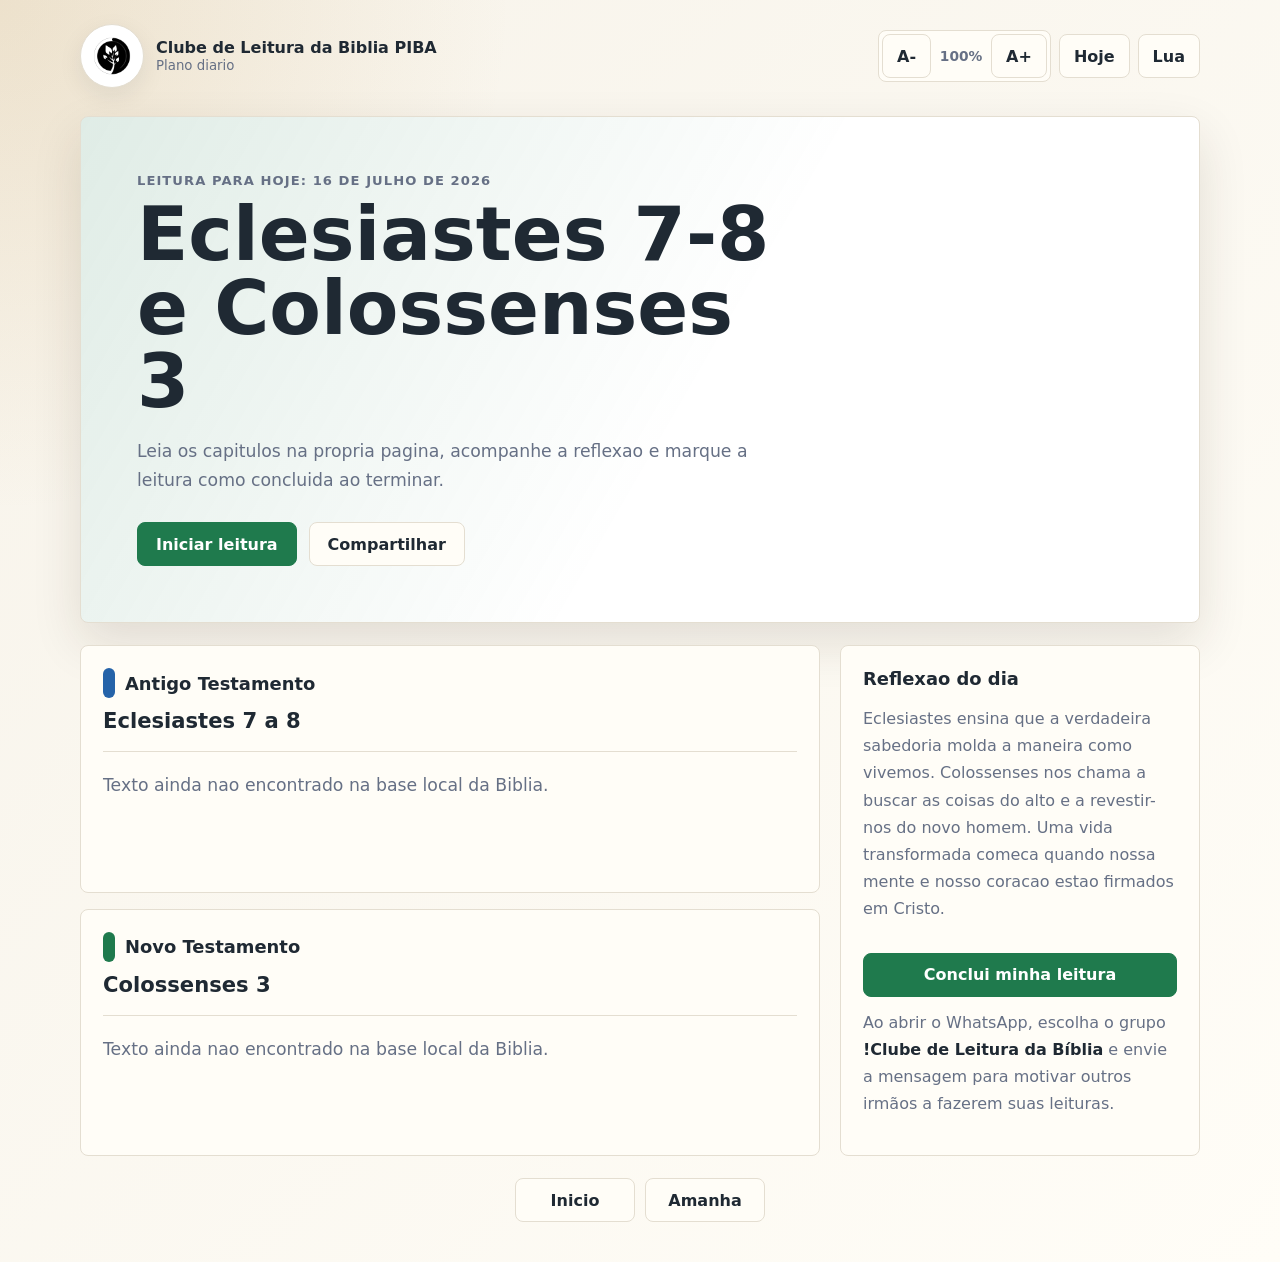
==== index.html @ b5d35c99 "Adicionar orientação para envio no WhatsApp" ====
<!doctype html>
<html lang="pt-BR">
  <head>
    <meta charset="utf-8">
    <meta name="viewport" content="width=device-width, initial-scale=1">
    <title>Clube de Leitura da Biblia PIBA</title>
    <meta name="description" content="Portal diario do Clube de Leitura da Biblia PIBA com texto biblico, reflexao, progresso e compartilhamento.">
    <link rel="stylesheet" href="style.css?v=20260716-2">
  </head>
  <body>
    <div class="app-shell">
      <header class="topbar">
        <a class="brand" href="./" aria-label="Voltar para a leitura de hoje">
          <span class="brand-mark">
            <img src="assets/logo-piba.png" alt="PIBA">
          </span>
          <span>
            <strong>Clube de Leitura da Biblia PIBA</strong>
            <small>Plano diario</small>
          </span>
        </a>
        <div class="toolbar">
          <div class="font-controls" aria-label="Tamanho do texto">
            <button class="icon-button font-button" id="decreaseFontButton" type="button" title="Diminuir texto" aria-label="Diminuir texto">A-</button>
            <span id="fontSizeLabel" aria-live="polite">100%</span>
            <button class="icon-button font-button" id="increaseFontButton" type="button" title="Aumentar texto" aria-label="Aumentar texto">A+</button>
          </div>
          <button class="icon-button" id="todayButton" type="button" title="Leitura de hoje" aria-label="Leitura de hoje">Hoje</button>
          <button class="icon-button" id="themeButton" type="button" title="Alternar tema" aria-label="Alternar tema">Lua</button>
        </div>
      </header>

      <main>
        <section class="hero" aria-labelledby="pageTitle">
          <div class="hero-content">
            <p class="eyebrow" id="dayLabel">Leitura para hoje</p>
            <h1 id="pageTitle">Carregando leitura...</h1>
            <p class="hero-copy" id="summaryText"></p>
            <div class="hero-actions">
              <a class="primary-action" id="startButton" href="#leituras">Iniciar leitura</a>
              <button class="secondary-action" id="shareButton" type="button">Compartilhar</button>
            </div>
          </div>
        </section>

        <section class="reading-layout" id="leituras">
          <div class="reading-main">
            <section class="band" id="oldTestamentBlock">
              <div class="section-heading">
                <span class="section-icon blue"></span>
                <h2>Antigo Testamento</h2>
              </div>
              <p class="reference" id="oldReference"></p>
              <div class="scripture-text" id="oldText"></div>
            </section>

            <section class="band" id="wisdomBlock">
              <div class="section-heading">
                <span class="section-icon amber"></span>
                <h2>Salmos / Proverbios</h2>
              </div>
              <p class="reference" id="wisdomReference"></p>
              <div class="scripture-text" id="wisdomText"></div>
            </section>

            <section class="band" id="newTestamentBlock">
              <div class="section-heading">
                <span class="section-icon green"></span>
                <h2>Novo Testamento</h2>
              </div>
              <p class="reference" id="newReference"></p>
              <div class="scripture-text" id="newText"></div>
            </section>
          </div>

          <aside class="reflection">
            <h2>Reflexao do dia</h2>
            <p id="reflectionText"></p>
            <button class="done-button" id="doneButton" type="button">Conclui minha leitura</button>
            <p class="whatsapp-help">Ao abrir o WhatsApp, escolha o grupo <strong>!Clube de Leitura da Bíblia</strong> e envie a mensagem para motivar outros irmãos a fazerem suas leituras.</p>
            <p class="done-note" id="doneNote" aria-live="polite"></p>
          </aside>
        </section>

        <nav class="day-nav" aria-label="Navegar entre leituras">
          <a id="previousLink" href="#">Ontem</a>
          <a id="homeLink" href="./">Inicio</a>
          <a id="nextLink" href="#">Amanha</a>
        </nav>
      </main>
    </div>

    <script src="data/leituras.js"></script>
    <script src="data/biblia-nvi.js"></script>
    <script src="app.js?v=20260716-3"></script>
  </body>
</html>
---- style.css ----
:root {
  color-scheme: light;
  --bg: #f7f3ea;
  --surface: #fffdf7;
  --surface-strong: #ffffff;
  --text: #1f2933;
  --muted: #667085;
  --line: #e4ded1;
  --gold: #b7842f;
  --green: #1f7a4d;
  --green-dark: #155c3a;
  --blue: #2563a9;
  --amber: #c27a1a;
  --shadow: 0 20px 50px rgba(47, 35, 18, .12);
  --reader-scale: 1;
}

[data-theme="dark"] {
  color-scheme: dark;
  --bg: #111417;
  --surface: #191f23;
  --surface-strong: #20272d;
  --text: #f4efe4;
  --muted: #bac2c9;
  --line: #313a41;
  --gold: #d7a94f;
  --green: #4fb477;
  --green-dark: #79d397;
  --blue: #76a9e8;
  --amber: #e4aa4f;
  --shadow: 0 20px 50px rgba(0, 0, 0, .28);
}

* {
  box-sizing: border-box;
}

body {
  margin: 0;
  min-height: 100vh;
  background:
    radial-gradient(circle at top left, rgba(183, 132, 47, .16), transparent 32rem),
    linear-gradient(135deg, var(--bg), var(--surface));
  color: var(--text);
  font-family: Inter, ui-sans-serif, system-ui, -apple-system, BlinkMacSystemFont, "Segoe UI", sans-serif;
}

a {
  color: inherit;
}

button,
a {
  -webkit-tap-highlight-color: transparent;
}

.app-shell {
  width: min(1120px, calc(100% - 32px));
  margin: 0 auto;
  padding: 24px 0 40px;
}

.topbar,
.toolbar,
.brand,
.hero,
.section-heading,
.hero-actions,
.day-nav {
  display: flex;
  align-items: center;
}

.topbar {
  justify-content: space-between;
  gap: 16px;
  margin-bottom: 28px;
}

.brand {
  gap: 12px;
  text-decoration: none;
}

.brand-mark {
  display: grid;
  width: 64px;
  height: 64px;
  place-items: center;
  overflow: hidden;
  background: #ffffff;
  border: 1px solid var(--line);
  border-radius: 50%;
  box-shadow: 0 8px 24px rgba(31, 41, 51, .08);
}

.brand-mark img {
  display: block;
  width: 84%;
  height: 84%;
  object-fit: contain;
}

.brand strong,
.brand small {
  display: block;
}

.brand strong {
  max-width: min(52vw, 360px);
  line-height: 1.15;
}

.brand small,
.eyebrow,
.done-note {
  color: var(--muted);
}

.toolbar {
  flex-wrap: wrap;
  justify-content: flex-end;
  gap: 8px;
}

.font-controls {
  display: inline-flex;
  align-items: center;
  gap: 6px;
  padding: 3px;
  background: var(--surface);
  border: 1px solid var(--line);
  border-radius: 8px;
}

.font-controls span {
  min-width: 48px;
  color: var(--muted);
  font-size: .86rem;
  font-weight: 800;
  text-align: center;
}

.font-button {
  min-width: 46px;
  border-color: transparent;
  touch-action: manipulation;
}

.font-button:disabled {
  cursor: not-allowed;
  opacity: .45;
}

.icon-button,
.secondary-action,
.done-button,
.day-nav a,
.primary-action {
  min-height: 44px;
  border-radius: 8px;
  border: 1px solid var(--line);
  font: inherit;
  font-weight: 700;
  text-decoration: none;
  cursor: pointer;
}

.icon-button,
.secondary-action,
.day-nav a {
  background: var(--surface);
  color: var(--text);
  padding: 0 14px;
}

.hero {
  display: block;
  min-height: 360px;
  padding: clamp(28px, 5vw, 56px);
  background:
    linear-gradient(120deg, rgba(31, 122, 77, .14), transparent 55%),
    var(--surface-strong);
  border: 1px solid var(--line);
  border-radius: 8px;
  box-shadow: var(--shadow);
}

.hero-content {
  max-width: 660px;
}

.eyebrow {
  margin: 0 0 10px;
  text-transform: uppercase;
  font-size: .82rem;
  font-weight: 800;
  letter-spacing: .08em;
}

h1 {
  margin: 0;
  font-size: clamp(2.2rem, 6vw, 4.7rem);
  line-height: .98;
  letter-spacing: 0;
}

.hero-copy {
  max-width: 56ch;
  margin: 18px 0 0;
  color: var(--muted);
  font-size: 1.08rem;
  line-height: 1.65;
}

.hero-actions {
  flex-wrap: wrap;
  gap: 12px;
  margin-top: 28px;
}

.primary-action,
.secondary-action,
.done-button {
  display: inline-flex;
  align-items: center;
  justify-content: center;
  padding: 0 18px;
}

.primary-action,
.done-button {
  background: var(--green);
  border-color: var(--green);
  color: #fff;
}

.reflection,
.band {
  border: 1px solid var(--line);
  border-radius: 8px;
  background: var(--surface);
}

.reading-layout {
  display: grid;
  grid-template-columns: minmax(0, 1fr) minmax(280px, 360px);
  gap: 20px;
  margin-top: 22px;
}

.reading-main {
  display: grid;
  gap: 16px;
}

.band,
.reflection {
  padding: 22px;
}

.section-heading {
  gap: 10px;
}

h2 {
  margin: 0;
  font-size: 1.12rem;
}

.section-icon {
  width: 12px;
  height: 30px;
  border-radius: 999px;
}

.blue {
  background: var(--blue);
}

.amber {
  background: var(--amber);
}

.green {
  background: var(--green);
}

.reference {
  margin: 10px 0 16px;
  font-size: 1.32rem;
  font-weight: 800;
}

.scripture-text {
  display: grid;
  gap: 18px;
  margin-top: 18px;
  padding-top: 18px;
  border-top: 1px solid var(--line);
}

.scripture-chapter {
  display: grid;
  gap: 10px;
}

.scripture-chapter h3 {
  margin: 0 0 4px;
  color: var(--gold);
  font-size: calc(1rem * var(--reader-scale));
}

[data-font-scale="90"] .scripture-chapter h3 {
  font-size: .9rem;
}

[data-font-scale="100"] .scripture-chapter h3 {
  font-size: 1rem;
}

[data-font-scale="110"] .scripture-chapter h3 {
  font-size: 1.1rem;
}

[data-font-scale="120"] .scripture-chapter h3 {
  font-size: 1.2rem;
}

[data-font-scale="130"] .scripture-chapter h3 {
  font-size: 1.3rem;
}

[data-font-scale="140"] .scripture-chapter h3 {
  font-size: 1.4rem;
}

[data-font-scale="150"] .scripture-chapter h3 {
  font-size: 1.5rem;
}

.scripture-text p {
  margin: 0;
  color: var(--text);
  font-family: Georgia, "Times New Roman", serif;
  font-size: calc(1.08rem * var(--reader-scale));
  line-height: 1.78;
}

[data-font-scale="90"] .scripture-text p {
  font-size: .97rem;
}

[data-font-scale="100"] .scripture-text p {
  font-size: 1.08rem;
}

[data-font-scale="110"] .scripture-text p {
  font-size: 1.19rem;
}

[data-font-scale="120"] .scripture-text p {
  font-size: 1.3rem;
}

[data-font-scale="130"] .scripture-text p {
  font-size: 1.4rem;
}

[data-font-scale="140"] .scripture-text p {
  font-size: 1.51rem;
}

[data-font-scale="150"] .scripture-text p {
  font-size: 1.62rem;
}

.scripture-text sup {
  color: var(--gold);
  font-family: Inter, ui-sans-serif, system-ui, -apple-system, BlinkMacSystemFont, "Segoe UI", sans-serif;
  font-size: .72rem;
  font-weight: 800;
}

.scripture-text .scripture-empty {
  color: var(--muted);
  font-family: inherit;
  font-size: calc(.98rem * var(--reader-scale));
}

.reflection {
  position: sticky;
  top: 18px;
  align-self: start;
}

.reflection p {
  color: var(--muted);
  font-size: calc(1rem * var(--reader-scale));
  line-height: 1.7;
}

[data-font-scale="90"] .reflection p {
  font-size: .9rem;
}

[data-font-scale="100"] .reflection p {
  font-size: 1rem;
}

[data-font-scale="110"] .reflection p {
  font-size: 1.1rem;
}

[data-font-scale="120"] .reflection p {
  font-size: 1.2rem;
}

[data-font-scale="130"] .reflection p {
  font-size: 1.3rem;
}

[data-font-scale="140"] .reflection p {
  font-size: 1.4rem;
}

[data-font-scale="150"] .reflection p {
  font-size: 1.5rem;
}

.done-button {
  width: 100%;
  margin-top: 14px;
}

.whatsapp-help {
  margin: 12px 0 0;
  color: var(--muted);
  font-size: .92rem;
  line-height: 1.5;
}

.whatsapp-help strong {
  color: var(--text);
}

.done-button.is-done {
  background: var(--gold);
  border-color: var(--gold);
}

.day-nav {
  justify-content: center;
  flex-wrap: wrap;
  gap: 10px;
  margin-top: 22px;
}

.day-nav a {
  display: inline-flex;
  align-items: center;
  justify-content: center;
  min-width: 120px;
  padding: 0 16px;
}

[hidden] {
  display: none !important;
}

@media (max-width: 820px) {
  .app-shell {
    width: min(100% - 20px, 680px);
    padding-top: 14px;
  }

  .topbar {
    align-items: flex-start;
    flex-wrap: wrap;
  }

  .hero,
  .reading-layout {
    grid-template-columns: 1fr;
  }

  .hero {
    display: grid;
    min-height: auto;
    padding: 26px;
  }

  .reading-layout {
    display: grid;
  }

  .reflection {
    position: static;
  }
}

@media (max-width: 480px) {
  .brand {
    gap: 8px;
  }

  .brand-mark {
    width: 52px;
    height: 52px;
  }

  .brand strong {
    max-width: 180px;
    font-size: .92rem;
  }

  .brand small {
    font-size: .78rem;
  }

  .icon-button {
    padding: 0 10px;
  }

  .toolbar {
    width: 100%;
    justify-content: flex-start;
  }

  .font-controls {
    order: 3;
    width: 100%;
    justify-content: space-between;
  }

  .font-button {
    flex: 1;
  }

  h1 {
    font-size: 2.25rem;
  }

  .reference {
    font-size: 1.12rem;
  }
}
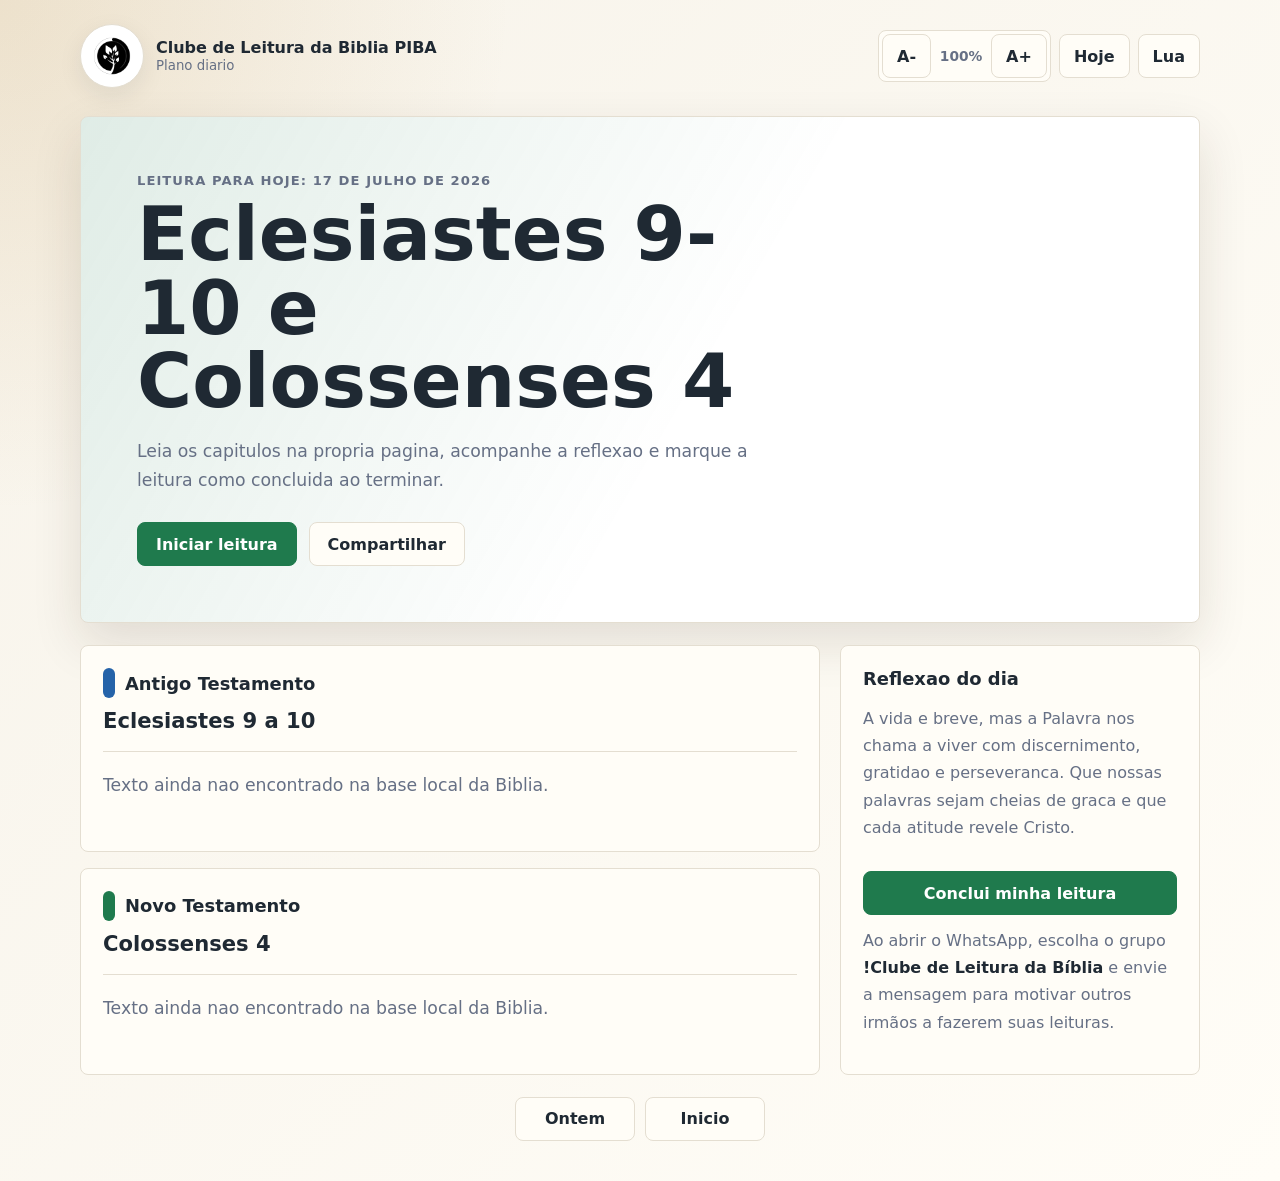
==== commit 1c67b949: "Bloquear acesso a leituras futuras" ====
--- a/index.html
+++ b/index.html
@@ -92,6 +92,6 @@
 
     <script src="data/leituras.js"></script>
     <script src="data/biblia-nvi.js"></script>
-    <script src="app.js?v=20260716-3"></script>
+    <script src="app.js?v=20260716-4"></script>
   </body>
 </html>
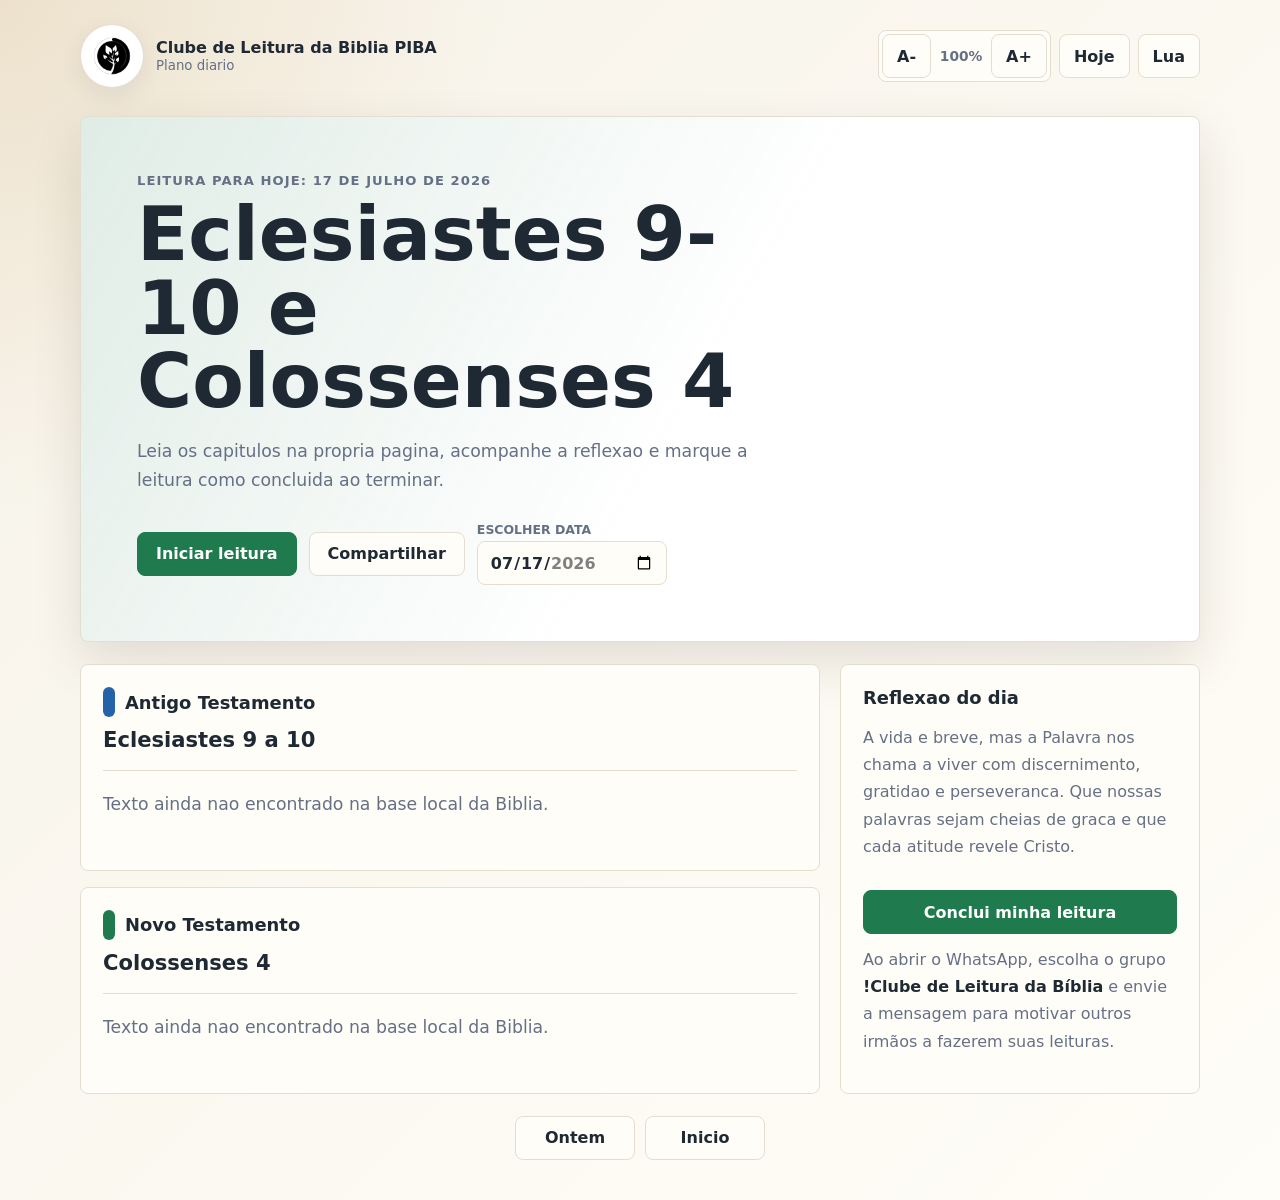
==== commit e1166c48: "Adicionar calendário para leituras anteriores" ====
--- a/index.html
+++ b/index.html
@@ -39,6 +39,10 @@
             <div class="hero-actions">
               <a class="primary-action" id="startButton" href="#leituras">Iniciar leitura</a>
               <button class="secondary-action" id="shareButton" type="button">Compartilhar</button>
+              <label class="date-picker">
+                <span>Escolher data</span>
+                <input id="readingDatePicker" type="date" aria-label="Escolher data da leitura">
+              </label>
             </div>
           </div>
         </section>
@@ -92,6 +96,6 @@
 
     <script src="data/leituras.js"></script>
     <script src="data/biblia-nvi.js"></script>
-    <script src="app.js?v=20260716-4"></script>
+    <script src="app.js?v=20260716-5"></script>
   </body>
 </html>
--- a/style.css
+++ b/style.css
@@ -228,6 +228,31 @@
   padding: 0 18px;
 }
 
+.date-picker {
+  display: inline-grid;
+  gap: 4px;
+  min-width: 190px;
+}
+
+.date-picker span {
+  color: var(--muted);
+  font-size: .78rem;
+  font-weight: 800;
+  text-transform: uppercase;
+}
+
+.date-picker input {
+  min-height: 44px;
+  width: 100%;
+  padding: 0 12px;
+  background: var(--surface);
+  color: var(--text);
+  border: 1px solid var(--line);
+  border-radius: 8px;
+  font: inherit;
+  font-weight: 700;
+}
+
 .primary-action,
 .done-button {
   background: var(--green);
@@ -537,6 +562,10 @@
     flex: 1;
   }
 
+  .date-picker {
+    width: 100%;
+  }
+
   h1 {
     font-size: 2.25rem;
   }
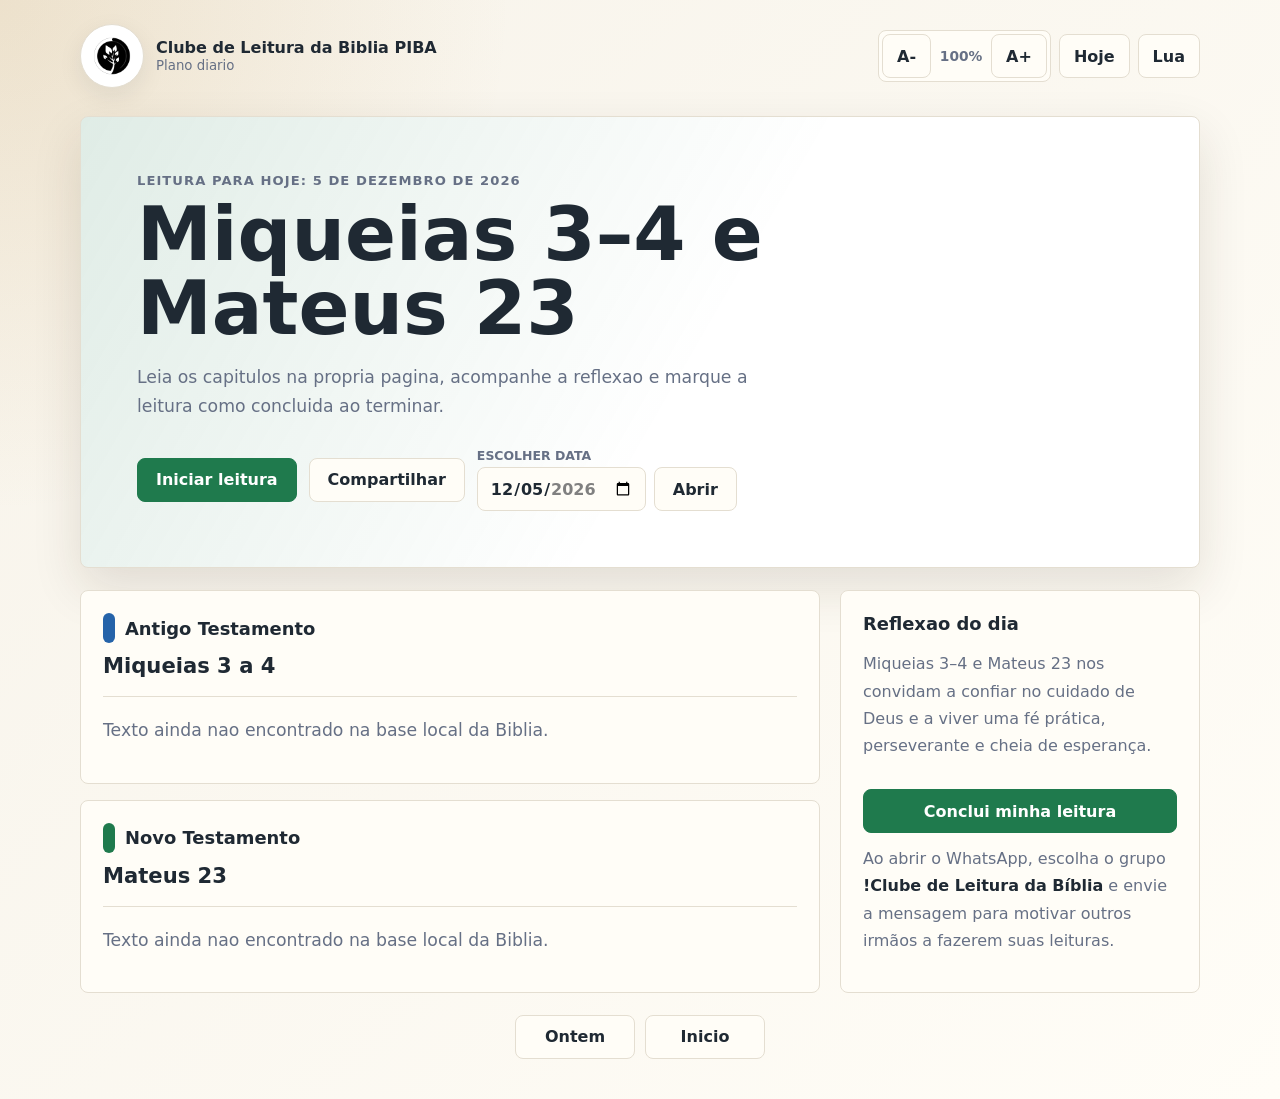
==== commit 8255a475: "Mover reflexao para antes da leitura" ====
--- a/index.html
+++ b/index.html
@@ -5,7 +5,7 @@
     <meta name="viewport" content="width=device-width, initial-scale=1">
     <title>Clube de Leitura da Biblia PIBA</title>
     <meta name="description" content="Portal diario do Clube de Leitura da Biblia PIBA com texto biblico, reflexao, progresso e compartilhamento.">
-    <link rel="stylesheet" href="style.css?v=20260716-2">
+    <link rel="stylesheet" href="style.css?v=20260716-3">
   </head>
   <body>
     <div class="app-shell">
@@ -39,10 +39,13 @@
             <div class="hero-actions">
               <a class="primary-action" id="startButton" href="#leituras">Iniciar leitura</a>
               <button class="secondary-action" id="shareButton" type="button">Compartilhar</button>
-              <label class="date-picker">
-                <span>Escolher data</span>
-                <input id="readingDatePicker" type="date" aria-label="Escolher data da leitura">
-              </label>
+              <div class="date-picker">
+                <label for="readingDatePicker">Escolher data</label>
+                <span class="date-picker-row">
+                  <input id="readingDatePicker" type="date" aria-label="Escolher data da leitura">
+                  <button class="secondary-action date-picker-button" id="openDateButton" type="button">Abrir</button>
+                </span>
+              </div>
             </div>
           </div>
         </section>
@@ -94,8 +97,8 @@
       </main>
     </div>
 
-    <script src="data/leituras.js"></script>
+    <script src="data/leituras.js?v=20260716-8"></script>
     <script src="data/biblia-nvi.js"></script>
-    <script src="app.js?v=20260716-5"></script>
+    <script src="app.js?v=20260716-9"></script>
   </body>
 </html>
--- a/style.css
+++ b/style.css
@@ -231,14 +231,21 @@
 .date-picker {
   display: inline-grid;
   gap: 4px;
-  min-width: 190px;
-}
-
-.date-picker span {
+  min-width: 260px;
+}
+
+.date-picker > label {
   color: var(--muted);
   font-size: .78rem;
   font-weight: 800;
   text-transform: uppercase;
+}
+
+.date-picker-row {
+  display: grid;
+  grid-template-columns: minmax(0, 1fr) auto;
+  gap: 8px;
+  align-items: center;
 }
 
 .date-picker input {
@@ -253,6 +260,10 @@
   font-weight: 700;
 }
 
+.date-picker-button {
+  min-width: 72px;
+}
+
 .primary-action,
 .done-button {
   background: var(--green);
@@ -566,6 +577,14 @@
     width: 100%;
   }
 
+  .date-picker-row {
+    grid-template-columns: 1fr;
+  }
+
+  .date-picker-button {
+    width: 100%;
+  }
+
   h1 {
     font-size: 2.25rem;
   }
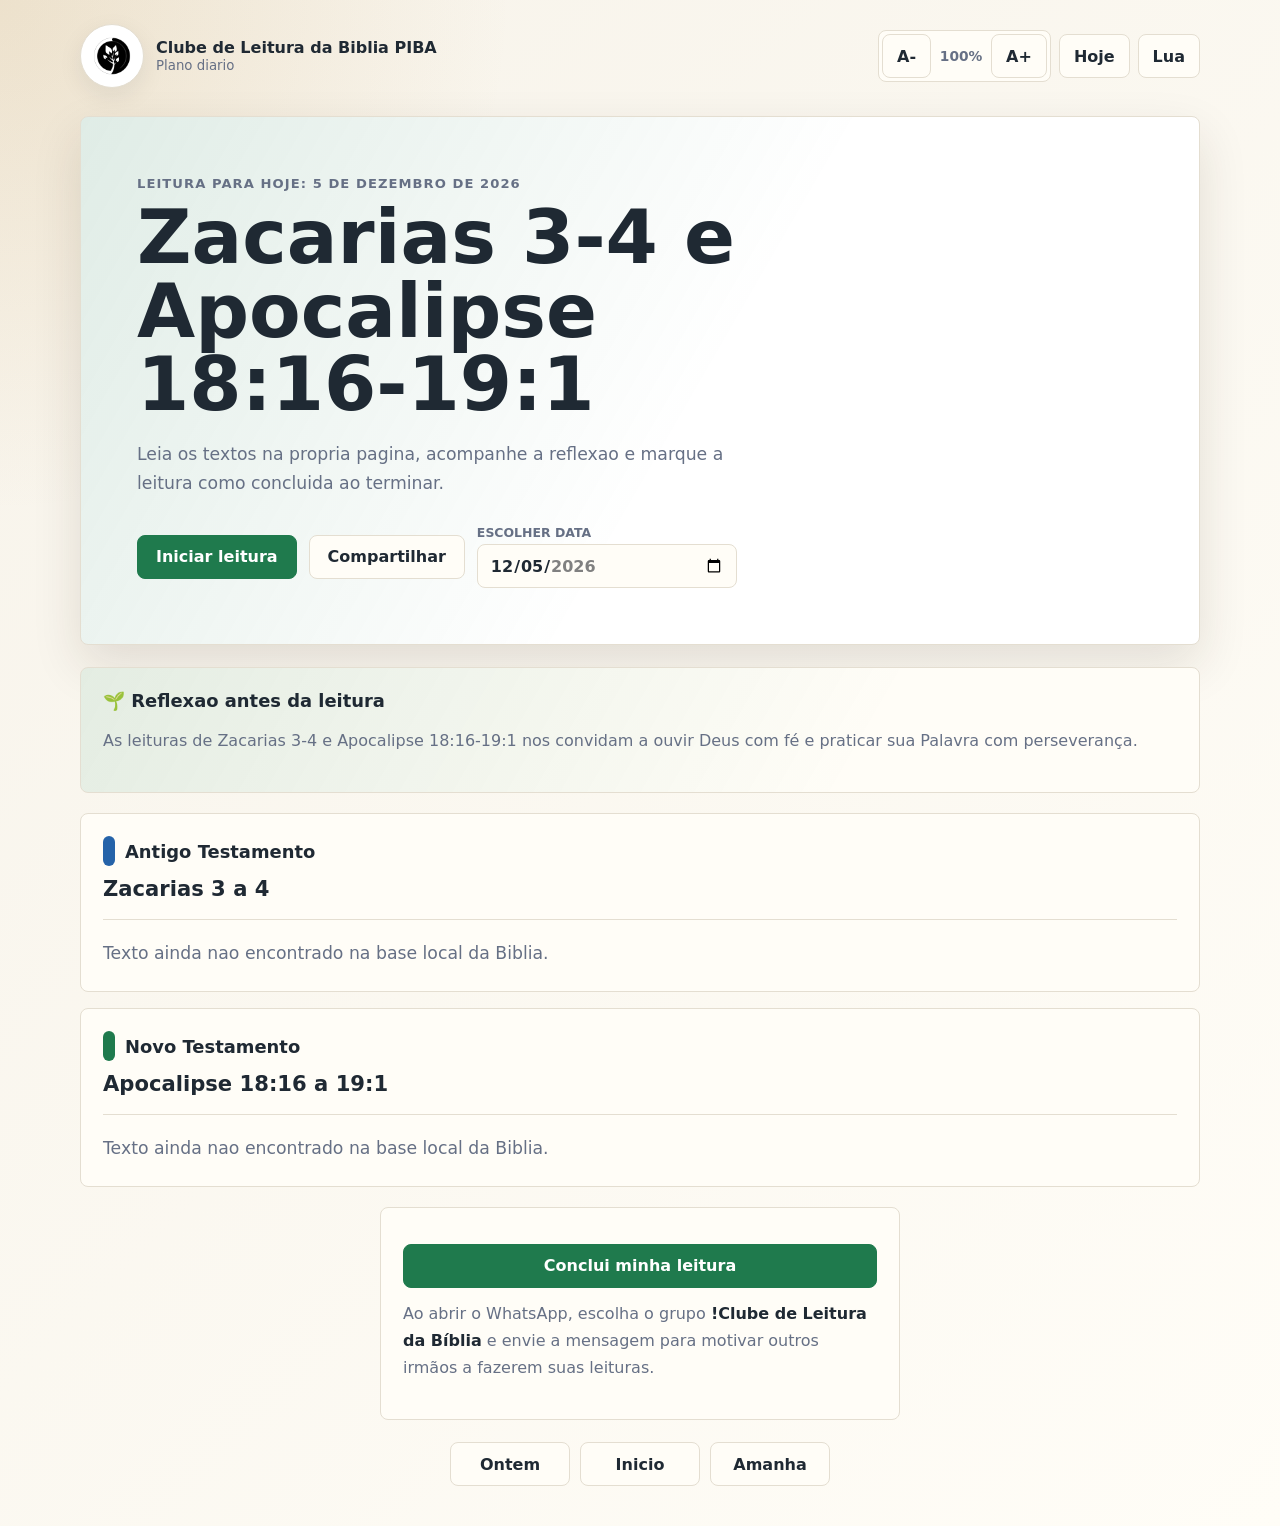
==== commit 4f16af05: "Remover botao abrir e liberar datas futuras" ====
--- a/index.html
+++ b/index.html
@@ -5,7 +5,7 @@
     <meta name="viewport" content="width=device-width, initial-scale=1">
     <title>Clube de Leitura da Biblia PIBA</title>
     <meta name="description" content="Portal diario do Clube de Leitura da Biblia PIBA com texto biblico, reflexao, progresso e compartilhamento.">
-    <link rel="stylesheet" href="style.css?v=20260716-3">
+    <link rel="stylesheet" href="style.css?v=20260717-1">
   </head>
   <body>
     <div class="app-shell">
@@ -33,7 +33,7 @@
       <main>
         <section class="hero" aria-labelledby="pageTitle">
           <div class="hero-content">
-            <p class="eyebrow" id="dayLabel">Leitura para hoje</p>
+            <a class="eyebrow today-reading-link" id="dayLabel" href="./">Leitura para hoje</a>
             <h1 id="pageTitle">Carregando leitura...</h1>
             <p class="hero-copy" id="summaryText"></p>
             <div class="hero-actions">
@@ -43,7 +43,6 @@
                 <label for="readingDatePicker">Escolher data</label>
                 <span class="date-picker-row">
                   <input id="readingDatePicker" type="date" aria-label="Escolher data da leitura">
-                  <button class="secondary-action date-picker-button" id="openDateButton" type="button">Abrir</button>
                 </span>
               </div>
             </div>
@@ -51,6 +50,11 @@
         </section>
 
         <section class="reading-layout" id="leituras">
+          <section class="reflection reflection-intro" aria-labelledby="reflectionTitle">
+            <h2 id="reflectionTitle">🌱 Reflexao antes da leitura</h2>
+            <p id="reflectionText"></p>
+          </section>
+
           <div class="reading-main">
             <section class="band" id="oldTestamentBlock">
               <div class="section-heading">
@@ -80,9 +84,7 @@
             </section>
           </div>
 
-          <aside class="reflection">
-            <h2>Reflexao do dia</h2>
-            <p id="reflectionText"></p>
+          <aside class="reflection completion-panel">
             <button class="done-button" id="doneButton" type="button">Conclui minha leitura</button>
             <p class="whatsapp-help">Ao abrir o WhatsApp, escolha o grupo <strong>!Clube de Leitura da Bíblia</strong> e envie a mensagem para motivar outros irmãos a fazerem suas leituras.</p>
             <p class="done-note" id="doneNote" aria-live="polite"></p>
@@ -97,8 +99,8 @@
       </main>
     </div>
 
-    <script src="data/leituras.js?v=20260716-8"></script>
+    <script src="data/leituras.js?v=20260717-1"></script>
     <script src="data/biblia-nvi.js"></script>
-    <script src="app.js?v=20260716-9"></script>
+    <script src="app.js?v=20260717-2"></script>
   </body>
 </html>
--- a/style.css
+++ b/style.css
@@ -191,11 +191,23 @@
 }
 
 .eyebrow {
+  display: inline-flex;
   margin: 0 0 10px;
   text-transform: uppercase;
   font-size: .82rem;
   font-weight: 800;
   letter-spacing: .08em;
+}
+
+.today-reading-link {
+  text-decoration: none;
+}
+
+.today-reading-link:hover,
+.today-reading-link:focus-visible {
+  color: var(--green);
+  text-decoration: underline;
+  text-underline-offset: 4px;
 }
 
 h1 {
@@ -243,7 +255,7 @@
 
 .date-picker-row {
   display: grid;
-  grid-template-columns: minmax(0, 1fr) auto;
+  grid-template-columns: minmax(0, 1fr);
   gap: 8px;
   align-items: center;
 }
@@ -260,10 +272,6 @@
   font-weight: 700;
 }
 
-.date-picker-button {
-  min-width: 72px;
-}
-
 .primary-action,
 .done-button {
   background: var(--green);
@@ -280,7 +288,7 @@
 
 .reading-layout {
   display: grid;
-  grid-template-columns: minmax(0, 1fr) minmax(280px, 360px);
+  grid-template-columns: 1fr;
   gap: 20px;
   margin-top: 22px;
 }
@@ -425,9 +433,19 @@
 }
 
 .reflection {
-  position: sticky;
-  top: 18px;
   align-self: start;
+}
+
+.reflection-intro {
+  background:
+    linear-gradient(120deg, rgba(31, 122, 77, .12), transparent 70%),
+    var(--surface);
+}
+
+.completion-panel {
+  max-width: 520px;
+  justify-self: center;
+  width: 100%;
 }
 
 .reflection p {
@@ -581,10 +599,6 @@
     grid-template-columns: 1fr;
   }
 
-  .date-picker-button {
-    width: 100%;
-  }
-
   h1 {
     font-size: 2.25rem;
   }
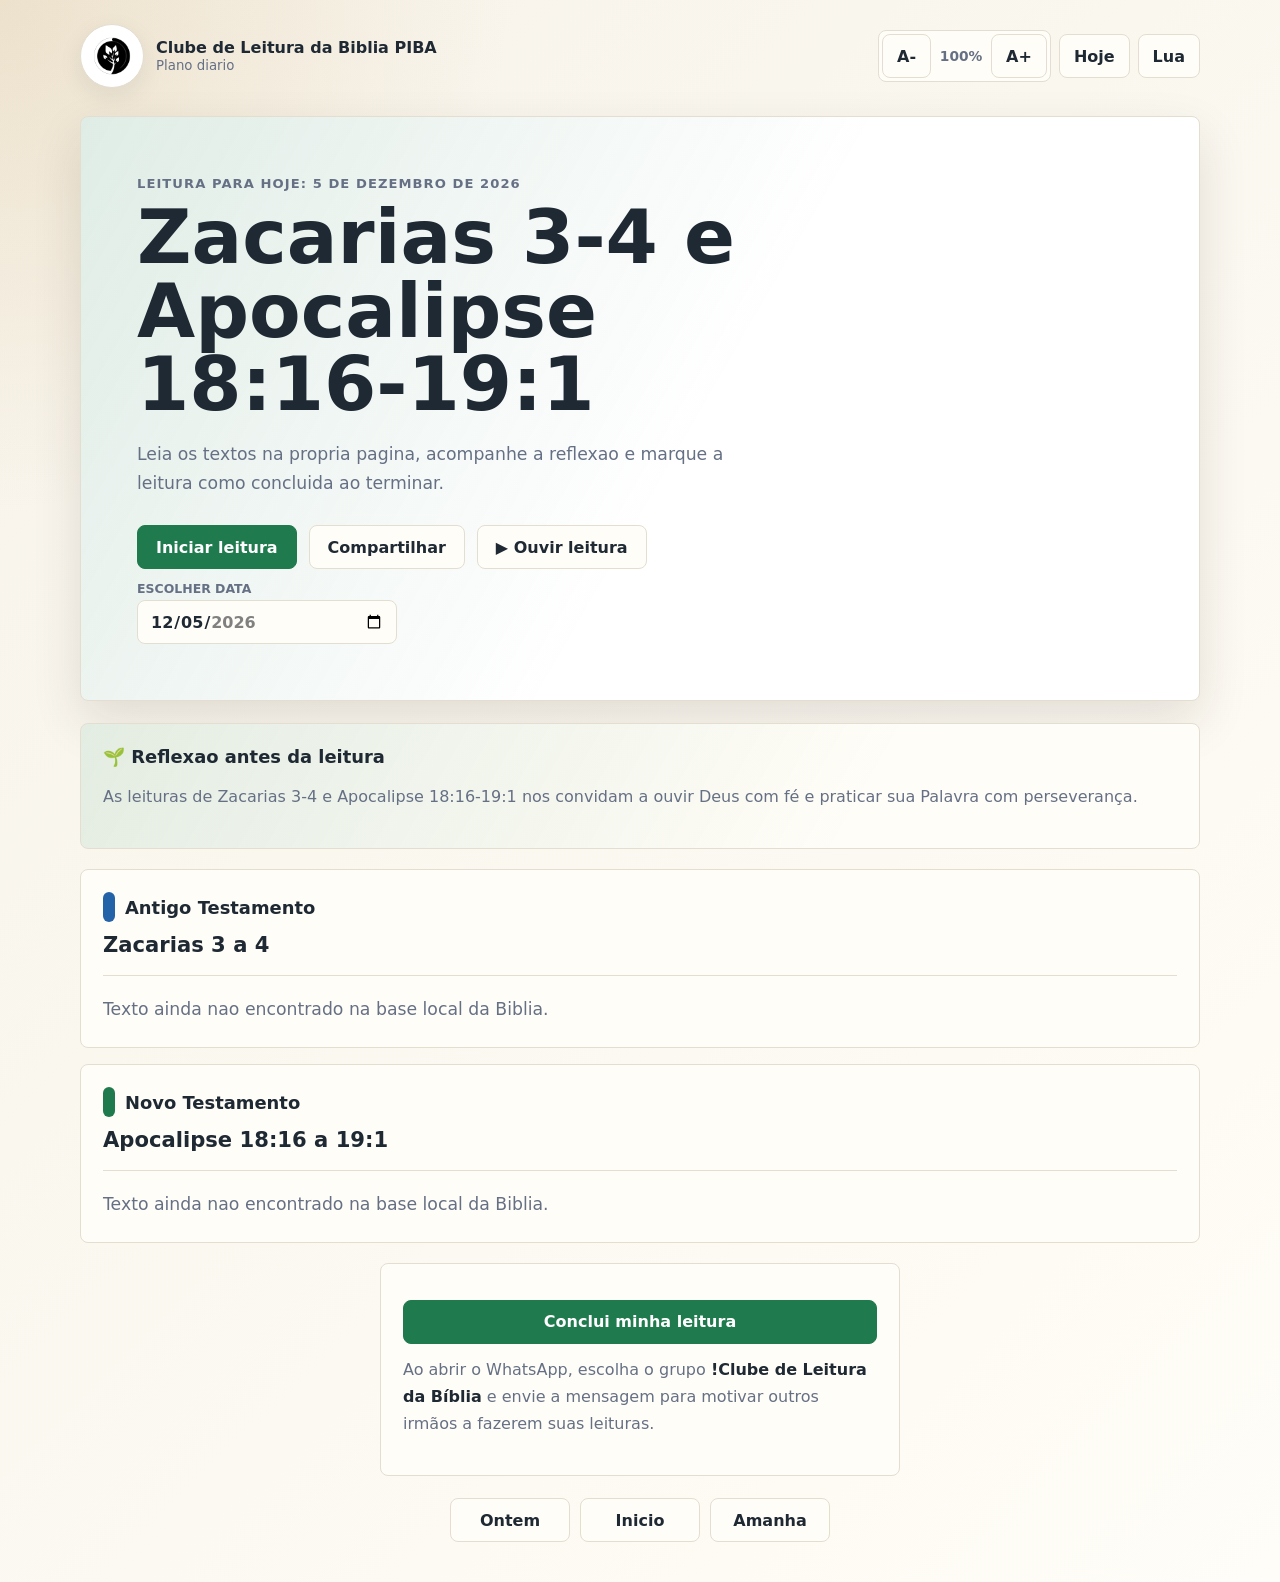
==== commit b546d3e6: "Adicionar leitura em voz alta" ====
--- a/index.html
+++ b/index.html
@@ -1,11 +1,11 @@
-<!doctype html>
+﻿<!doctype html>
 <html lang="pt-BR">
   <head>
     <meta charset="utf-8">
     <meta name="viewport" content="width=device-width, initial-scale=1">
     <title>Clube de Leitura da Biblia PIBA</title>
     <meta name="description" content="Portal diario do Clube de Leitura da Biblia PIBA com texto biblico, reflexao, progresso e compartilhamento.">
-    <link rel="stylesheet" href="style.css?v=20260717-1">
+    <link rel="stylesheet" href="style.css?v=20260727-tts1">
   </head>
   <body>
     <div class="app-shell">
@@ -38,7 +38,8 @@
             <p class="hero-copy" id="summaryText"></p>
             <div class="hero-actions">
               <a class="primary-action" id="startButton" href="#leituras">Iniciar leitura</a>
-              <button class="secondary-action" id="shareButton" type="button">Compartilhar</button>
+              <button class="secondary-action" id="shareButton" type="button">Compartilhar</button>
+              <button class="secondary-action listen-action" id="listenButton" type="button" aria-pressed="false">▶ Ouvir leitura</button>
               <div class="date-picker">
                 <label for="readingDatePicker">Escolher data</label>
                 <span class="date-picker-row">
@@ -101,6 +102,8 @@
 
     <script src="data/leituras.js?v=20260717-1"></script>
     <script src="data/biblia-nvi.js"></script>
-    <script src="app.js?v=20260717-2"></script>
+    <script src="app.js?v=20260727-tts1"></script>
   </body>
 </html>
+
+
--- a/style.css
+++ b/style.css
@@ -1,4 +1,4 @@
-:root {
+﻿:root {
   color-scheme: light;
   --bg: #f7f3ea;
   --surface: #fffdf7;
@@ -607,3 +607,19 @@
     font-size: 1.12rem;
   }
 }
+
+.listen-action {
+  gap: 8px;
+}
+
+.listen-action.is-speaking {
+  background: var(--gold);
+  border-color: var(--gold);
+  color: #fff;
+}
+
+.listen-action:disabled {
+  cursor: not-allowed;
+  opacity: .55;
+}
+
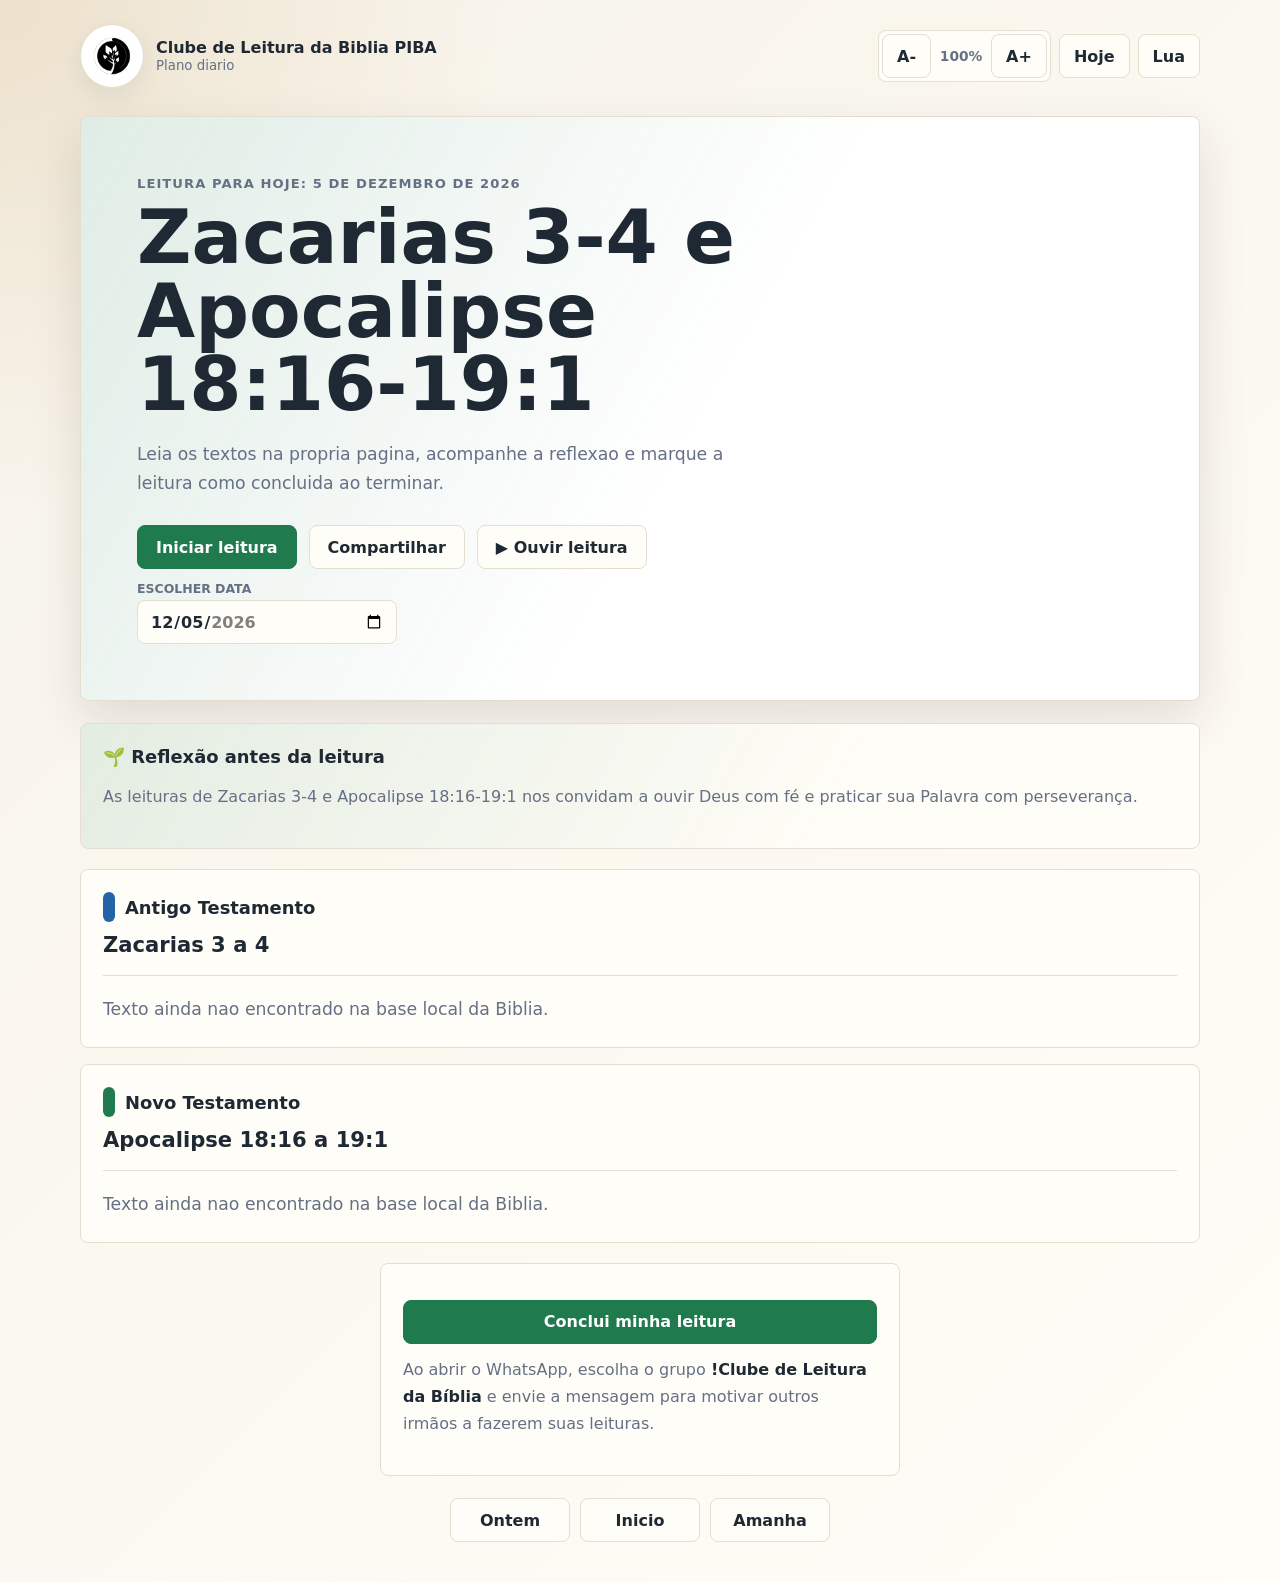
==== commit 6c45cb2b: "Atualizar leitura em voz alta e acento" ====
--- a/index.html
+++ b/index.html
@@ -52,7 +52,7 @@
 
         <section class="reading-layout" id="leituras">
           <section class="reflection reflection-intro" aria-labelledby="reflectionTitle">
-            <h2 id="reflectionTitle">🌱 Reflexao antes da leitura</h2>
+            <h2 id="reflectionTitle">🌱 Reflexão antes da leitura</h2>
             <p id="reflectionText"></p>
           </section>
 
@@ -107,3 +107,4 @@
 </html>
 
 
+
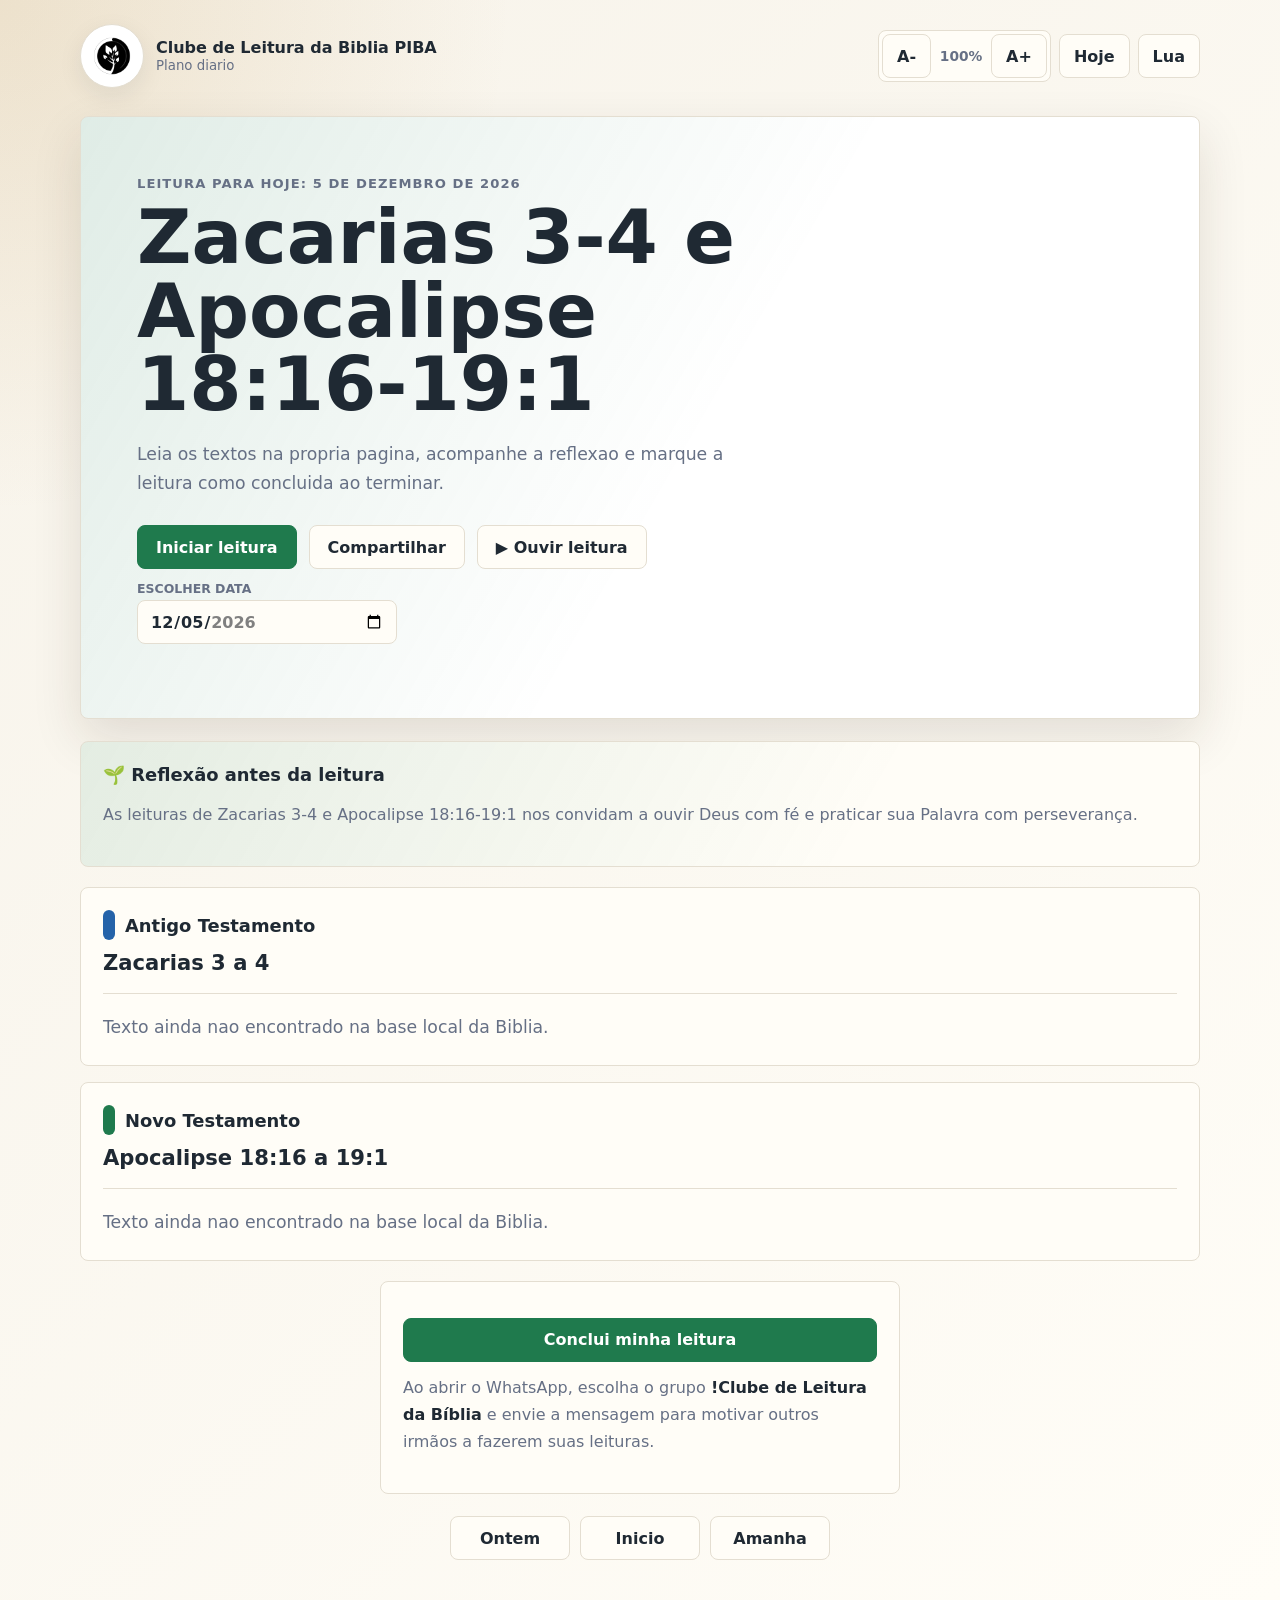
==== commit 539b4421: "Atualizar versão do áudio e mensagens de compatibilidade Android" ====
--- a/index.html
+++ b/index.html
@@ -1,110 +1,111 @@
-﻿<!doctype html>
-<html lang="pt-BR">
-  <head>
-    <meta charset="utf-8">
-    <meta name="viewport" content="width=device-width, initial-scale=1">
-    <title>Clube de Leitura da Biblia PIBA</title>
-    <meta name="description" content="Portal diario do Clube de Leitura da Biblia PIBA com texto biblico, reflexao, progresso e compartilhamento.">
-    <link rel="stylesheet" href="style.css?v=20260727-tts1">
-  </head>
-  <body>
-    <div class="app-shell">
-      <header class="topbar">
-        <a class="brand" href="./" aria-label="Voltar para a leitura de hoje">
-          <span class="brand-mark">
-            <img src="assets/logo-piba.png" alt="PIBA">
-          </span>
-          <span>
-            <strong>Clube de Leitura da Biblia PIBA</strong>
-            <small>Plano diario</small>
-          </span>
-        </a>
-        <div class="toolbar">
-          <div class="font-controls" aria-label="Tamanho do texto">
-            <button class="icon-button font-button" id="decreaseFontButton" type="button" title="Diminuir texto" aria-label="Diminuir texto">A-</button>
-            <span id="fontSizeLabel" aria-live="polite">100%</span>
-            <button class="icon-button font-button" id="increaseFontButton" type="button" title="Aumentar texto" aria-label="Aumentar texto">A+</button>
-          </div>
-          <button class="icon-button" id="todayButton" type="button" title="Leitura de hoje" aria-label="Leitura de hoje">Hoje</button>
-          <button class="icon-button" id="themeButton" type="button" title="Alternar tema" aria-label="Alternar tema">Lua</button>
-        </div>
-      </header>
-
-      <main>
-        <section class="hero" aria-labelledby="pageTitle">
-          <div class="hero-content">
-            <a class="eyebrow today-reading-link" id="dayLabel" href="./">Leitura para hoje</a>
-            <h1 id="pageTitle">Carregando leitura...</h1>
-            <p class="hero-copy" id="summaryText"></p>
-            <div class="hero-actions">
-              <a class="primary-action" id="startButton" href="#leituras">Iniciar leitura</a>
+<!doctype html>
+<html lang="pt-BR">
+  <head>
+    <meta charset="utf-8">
+    <meta name="viewport" content="width=device-width, initial-scale=1">
+    <title>Clube de Leitura da Biblia PIBA</title>
+    <meta name="description" content="Portal diario do Clube de Leitura da Biblia PIBA com texto biblico, reflexao, progresso e compartilhamento.">
+    <link rel="stylesheet" href="style.css?v=20260727-tts1">
+  </head>
+  <body>
+    <div class="app-shell">
+      <header class="topbar">
+        <a class="brand" href="./" aria-label="Voltar para a leitura de hoje">
+          <span class="brand-mark">
+            <img src="assets/logo-piba.png" alt="PIBA">
+          </span>
+          <span>
+            <strong>Clube de Leitura da Biblia PIBA</strong>
+            <small>Plano diario</small>
+          </span>
+        </a>
+        <div class="toolbar">
+          <div class="font-controls" aria-label="Tamanho do texto">
+            <button class="icon-button font-button" id="decreaseFontButton" type="button" title="Diminuir texto" aria-label="Diminuir texto">A-</button>
+            <span id="fontSizeLabel" aria-live="polite">100%</span>
+            <button class="icon-button font-button" id="increaseFontButton" type="button" title="Aumentar texto" aria-label="Aumentar texto">A+</button>
+          </div>
+          <button class="icon-button" id="todayButton" type="button" title="Leitura de hoje" aria-label="Leitura de hoje">Hoje</button>
+          <button class="icon-button" id="themeButton" type="button" title="Alternar tema" aria-label="Alternar tema">Lua</button>
+        </div>
+      </header>
+
+      <main>
+        <section class="hero" aria-labelledby="pageTitle">
+          <div class="hero-content">
+            <a class="eyebrow today-reading-link" id="dayLabel" href="./">Leitura para hoje</a>
+            <h1 id="pageTitle">Carregando leitura...</h1>
+            <p class="hero-copy" id="summaryText"></p>
+            <div class="hero-actions">
+              <a class="primary-action" id="startButton" href="#leituras">Iniciar leitura</a>
               <button class="secondary-action" id="shareButton" type="button">Compartilhar</button>
-              <button class="secondary-action listen-action" id="listenButton" type="button" aria-pressed="false">▶ Ouvir leitura</button>
-              <div class="date-picker">
-                <label for="readingDatePicker">Escolher data</label>
-                <span class="date-picker-row">
-                  <input id="readingDatePicker" type="date" aria-label="Escolher data da leitura">
-                </span>
-              </div>
-            </div>
-          </div>
-        </section>
-
-        <section class="reading-layout" id="leituras">
-          <section class="reflection reflection-intro" aria-labelledby="reflectionTitle">
-            <h2 id="reflectionTitle">🌱 Reflexão antes da leitura</h2>
-            <p id="reflectionText"></p>
-          </section>
-
-          <div class="reading-main">
-            <section class="band" id="oldTestamentBlock">
-              <div class="section-heading">
-                <span class="section-icon blue"></span>
-                <h2>Antigo Testamento</h2>
-              </div>
-              <p class="reference" id="oldReference"></p>
-              <div class="scripture-text" id="oldText"></div>
-            </section>
-
-            <section class="band" id="wisdomBlock">
-              <div class="section-heading">
-                <span class="section-icon amber"></span>
-                <h2>Salmos / Proverbios</h2>
-              </div>
-              <p class="reference" id="wisdomReference"></p>
-              <div class="scripture-text" id="wisdomText"></div>
-            </section>
-
-            <section class="band" id="newTestamentBlock">
-              <div class="section-heading">
-                <span class="section-icon green"></span>
-                <h2>Novo Testamento</h2>
-              </div>
-              <p class="reference" id="newReference"></p>
-              <div class="scripture-text" id="newText"></div>
-            </section>
-          </div>
-
-          <aside class="reflection completion-panel">
-            <button class="done-button" id="doneButton" type="button">Conclui minha leitura</button>
-            <p class="whatsapp-help">Ao abrir o WhatsApp, escolha o grupo <strong>!Clube de Leitura da Bíblia</strong> e envie a mensagem para motivar outros irmãos a fazerem suas leituras.</p>
-            <p class="done-note" id="doneNote" aria-live="polite"></p>
-          </aside>
-        </section>
-
-        <nav class="day-nav" aria-label="Navegar entre leituras">
-          <a id="previousLink" href="#">Ontem</a>
-          <a id="homeLink" href="./">Inicio</a>
-          <a id="nextLink" href="#">Amanha</a>
-        </nav>
-      </main>
-    </div>
-
-    <script src="data/leituras.js?v=20260717-1"></script>
-    <script src="data/biblia-nvi.js"></script>
-    <script src="app.js?v=20260727-tts1"></script>
-  </body>
-</html>
+              <button class="secondary-action listen-action" id="listenButton" type="button" aria-pressed="false">▶ Ouvir leitura</button>
+              <div class="date-picker">
+                <label for="readingDatePicker">Escolher data</label>
+                <span class="date-picker-row">
+                  <input id="readingDatePicker" type="date" aria-label="Escolher data da leitura">
+                </span>
+              </div>
+            </div>
+            <p class="hero-copy" id="audioStatus" role="status" aria-live="polite"></p>
+          </div>
+        </section>
+
+        <section class="reading-layout" id="leituras">
+          <section class="reflection reflection-intro" aria-labelledby="reflectionTitle">
+            <h2 id="reflectionTitle">🌱 Reflexão antes da leitura</h2>
+            <p id="reflectionText"></p>
+          </section>
+
+          <div class="reading-main">
+            <section class="band" id="oldTestamentBlock">
+              <div class="section-heading">
+                <span class="section-icon blue"></span>
+                <h2>Antigo Testamento</h2>
+              </div>
+              <p class="reference" id="oldReference"></p>
+              <div class="scripture-text" id="oldText"></div>
+            </section>
+
+            <section class="band" id="wisdomBlock">
+              <div class="section-heading">
+                <span class="section-icon amber"></span>
+                <h2>Salmos / Proverbios</h2>
+              </div>
+              <p class="reference" id="wisdomReference"></p>
+              <div class="scripture-text" id="wisdomText"></div>
+            </section>
+
+            <section class="band" id="newTestamentBlock">
+              <div class="section-heading">
+                <span class="section-icon green"></span>
+                <h2>Novo Testamento</h2>
+              </div>
+              <p class="reference" id="newReference"></p>
+              <div class="scripture-text" id="newText"></div>
+            </section>
+          </div>
+
+          <aside class="reflection completion-panel">
+            <button class="done-button" id="doneButton" type="button">Conclui minha leitura</button>
+            <p class="whatsapp-help">Ao abrir o WhatsApp, escolha o grupo <strong>!Clube de Leitura da Bíblia</strong> e envie a mensagem para motivar outros irmãos a fazerem suas leituras.</p>
+            <p class="done-note" id="doneNote" aria-live="polite"></p>
+          </aside>
+        </section>
+
+        <nav class="day-nav" aria-label="Navegar entre leituras">
+          <a id="previousLink" href="#">Ontem</a>
+          <a id="homeLink" href="./">Inicio</a>
+          <a id="nextLink" href="#">Amanha</a>
+        </nav>
+      </main>
+    </div>
+
+    <script src="data/leituras.js?v=20260717-1"></script>
+    <script src="data/biblia-nvi.js"></script>
+    <script src="app.js?v=20261024-android1"></script>
+  </body>
+</html>
 
 
 
